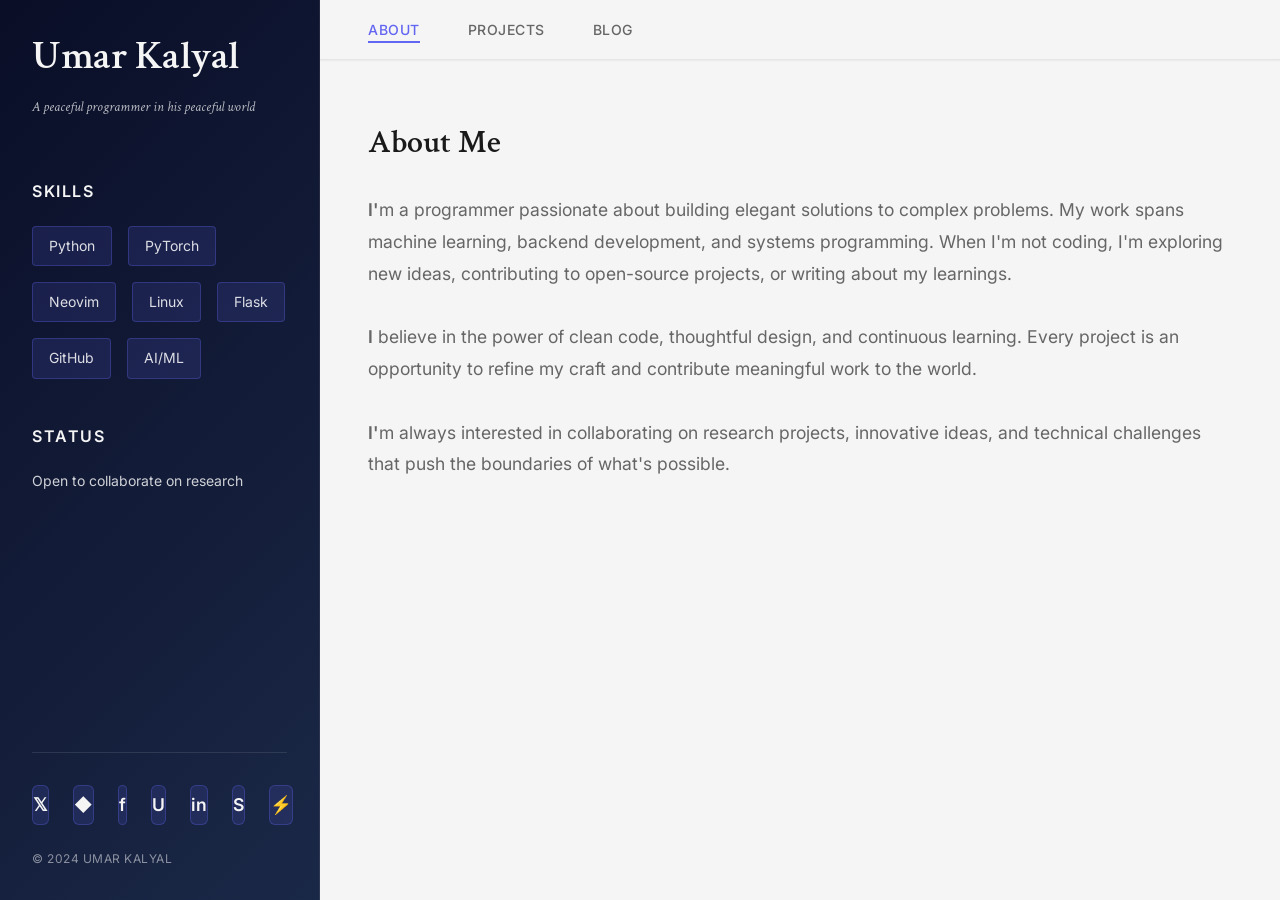
==== index.html @ 19b52e92 "initial commit after making" ====
<!DOCTYPE html>
<html lang="en">
<head>
    <meta charset="UTF-8">
    <meta name="viewport" content="width=device-width, initial-scale=1.0">
    <meta name="description" content="Umar Kalyal - Portfolio | A peaceful programmer in his peaceful world">
    <title>Umar Kalyal | Portfolio</title>
    <link rel="stylesheet" href="style.css">
    <!-- Google Fonts for sophisticated typography -->
    <link href="https://fonts.googleapis.com/css2?family=Crimson+Text:ital@0;1&family=Inter:wght@300;400;500;600&display=swap" rel="stylesheet">
</head>
<body>
    <div class="container">
        <!-- ===== LEFT SIDEBAR ===== -->
        <aside class="sidebar">
            <div class="sidebar-content">
                <!-- Profile Section -->
                <header class="profile">
                    <h1 class="name">Umar Kalyal</h1>
                    <p class="tagline">A peaceful programmer in his peaceful world</p>
                </header>

                <!-- Skills Section -->
                <section class="sidebar-section skills-section">
                    <h2 class="section-title">Skills</h2>
                    <ul class="skills-list">
                        <li>Python</li>
                        <li>PyTorch</li>
                        <li>Neovim</li>
                        <li>Linux</li>
                        <li>Flask</li>
                        <li>GitHub</li>
                        <li>AI/ML</li>
                    </ul>
                </section>

                <!-- Status Section -->
                <section class="sidebar-section status-section">
                    <h2 class="section-title">Status</h2>
                    <p class="status-text">Open to collaborate on research</p>
                </section>
            </div>

            <!-- Social Footer -->
            <footer class="sidebar-footer">
                <nav class="social-links">
                    <a href="#" class="social-icon" title="X (Twitter)" aria-label="X">𝕏</a>
                    <a href="#" class="social-icon" title="Instagram" aria-label="Instagram">◆</a>
                    <a href="#" class="social-icon" title="Facebook" aria-label="Facebook">f</a>
                    <a href="#" class="social-icon" title="Upwork" aria-label="Upwork">U</a>
                    <a href="#" class="social-icon" title="LinkedIn" aria-label="LinkedIn">in</a>
                    <a href="#" class="social-icon" title="Skool" aria-label="Skool">S</a>
                    <a href="#" class="social-icon" title="Substack" aria-label="Substack">⚡</a>
                </nav>
                <p class="footer-text">&copy; 2024 Umar Kalyal</p>
            </footer>
        </aside>

        <!-- ===== MAIN CONTENT AREA ===== -->
        <main class="main-content">
            <!-- Navigation Bar -->
            <nav class="navbar">
                <ul class="nav-links">
                    <li><a href="index.html" class="nav-link active">About</a></li>
                    <li><a href="projects.html" class="nav-link">Projects</a></li>
                    <li><a href="blog.html" class="nav-link">Blog</a></li>
                </ul>
            </nav>

            <!-- Content Area -->
            <section class="content">
                <article class="about-section">
                    <h2>About Me</h2>
                    <p>
                        I'm a programmer passionate about building elegant solutions to complex problems. 
                        My work spans machine learning, backend development, and systems programming. 
                        When I'm not coding, I'm exploring new ideas, contributing to open-source projects, 
                        or writing about my learnings.
                    </p>
                    <p>
                        I believe in the power of clean code, thoughtful design, and continuous learning. 
                        Every project is an opportunity to refine my craft and contribute meaningful work to the world.
                    </p>
                    <p>
                        I'm always interested in collaborating on research projects, innovative ideas, 
                        and technical challenges that push the boundaries of what's possible.
                    </p>
                </article>
            </section>
        </main>
    </div>
</body>
</html>
---- style.css ----
/* ============================================
   list-style.CSS - Umar Kalyal Portfolio
   Modern, Minimalist Design with Refined Aesthetics
   ============================================ */

/* ===== CSS VARIABLES & THEME ===== */
:root {
    /* Color Palette */
    --primary-dark: #0a0e27;
    --primary-light: #f5f5f5;
    --accent-primary: #6366f1;
    --accent-secondary: #ec4899;
    --text-primary: #1a1a1a;
    --text-secondary: #666666;
    --text-light: #999999;
    --border-color: #e5e5e5;
    --background-hover: #f9f9f9;
    
    /* Typography Scale */
    --font-family-display: 'Crimson Text', serif;
    --font-family-body: 'Inter', -apple-system, BlinkMacSystemFont, 'Segoe UI', sans-serif;
    --font-size-h1: 2.5rem;
    --font-size-h2: 2rem;
    --font-size-h3: 1.5rem;
    --font-size-body: 1rem;
    --font-size-small: 0.875rem;
    
    /* Spacing System */
    --spacing-xs: 0.5rem;
    --spacing-sm: 1rem;
    --spacing-md: 1.5rem;
    --spacing-lg: 2rem;
    --spacing-xl: 3rem;
    --spacing-2xl: 4rem;
    
    /* Layout */
    --sidebar-width: 320px;
    --navbar-height: 60px;
    --border-radius: 8px;
    
    /* Shadows & Effects */
    --shadow-sm: 0 1px 2px rgba(0, 0, 0, 0.05);
    --shadow-md: 0 4px 6px rgba(0, 0, 0, 0.1);
    --shadow-lg: 0 10px 15px rgba(0, 0, 0, 0.1);
    
    /* Transitions */
    --transition-fast: 0.15s ease;
    --transition-smooth: 0.3s ease;
}

/* Dark Mode Support */
@media (prefers-color-scheme: dark) {
    :root {
        --primary-dark: #1a1f3a;
        --primary-light: #0f1117;
        --text-primary: #f0f0f0;
        --text-secondary: #b0b0b0;
        --text-light: #808080;
        --border-color: #2d333b;
        --background-hover: #161b22;
    }
}

/* ===== RESET & BASE STYLES ===== */
* {
    margin: 0;
    padding: 0;
    box-sizing: border-box;
}

html {
    scroll-behavior: smooth;
}

body {
    font-family: var(--font-family-body);
    color: var(--text-primary);
    background-color: var(--primary-light);
    line-height: 1.6;
    font-size: var(--font-size-body);
}

/* ===== TYPOGRAPHY ===== */
h1, h2, h3, h4, h5, h6 {
    font-family: var(--font-family-display);
    font-weight: 600;
    line-height: 1.2;
    margin-bottom: var(--spacing-md);
}

h2 {
    font-size: var(--font-size-h2);
    margin-bottom: var(--spacing-lg);
}

h3 {
    font-size: var(--font-size-h3);
}

p {
    margin-bottom: var(--spacing-md);
    color: var(--text-secondary);
}

a {
    color: var(--accent-primary);
    text-decoration: none;
    transition: color var(--transition-fast);
}

a:hover {
    color: var(--accent-secondary);
}

/* ===== LAYOUT: MAIN CONTAINER ===== */
.container {
    display: flex;
    min-height: 100vh;
    background-color: var(--primary-light);
}

/* ===== SIDEBAR ===== */
.sidebar {
    position: fixed;
    left: 0;
    top: 0;
    width: var(--sidebar-width);
    height: 100vh;
    background: linear-gradient(135deg, var(--primary-dark) 0%, #1a2847 100%);
    color: var(--primary-light);
    padding: var(--spacing-lg);
    display: flex;
    flex-direction: column;
    justify-content: space-between;
    border-right: 1px solid rgba(255, 255, 255, 0.1);
    z-index: 1000;
}

.sidebar-content {
    flex: 1;
}

/* Profile Section */
.profile {
    margin-bottom: var(--spacing-2xl);
    animation: fadeInDown 0.6s ease forwards;
}

.profile .name {
    font-size: var(--font-size-h1);
    color: var(--primary-light);
    margin-bottom: var(--spacing-sm);
    letter-spacing: -0.5px;
}

.profile .tagline {
    font-size: var(--font-size-small);
    color: rgba(255, 255, 255, 0.7);
    font-style: italic;
    font-family: var(--font-family-display);
    font-weight: 400;
    margin: 0;
}

/* Sidebar Sections */
.sidebar-section {
    margin-bottom: var(--spacing-xl);
    animation: fadeInUp 0.6s ease forwards;
    animation-delay: 0.1s;
}

.sidebar-section:nth-of-type(3) {
    animation-delay: 0.2s;
}

.section-title {
    font-size: var(--font-size-body);
    color: var(--primary-light);
    text-transform: uppercase;
    letter-spacing: 1.5px;
    margin-bottom: var(--spacing-md);
    font-weight: 600;
    font-family: var(--font-family-body);
}

.skills-list {
    list-style: none;
    display: flex;
    flex-wrap: wrap;
    gap: var(--spacing-sm);
}

.skills-list li {
    background: rgba(99, 102, 241, 0.15);
    color: rgba(255, 255, 255, 0.85);
    padding: var(--spacing-xs) var(--spacing-sm);
    border-radius: 4px;
    font-size: var(--font-size-small);
    border: 1px solid rgba(99, 102, 241, 0.3);
    transition: all var(--transition-fast);
}

.skills-list li:hover {
    background: rgba(99, 102, 241, 0.25);
    border-color: rgba(99, 102, 241, 0.5);
    transform: translateY(-2px);
}

.status-text {
    color: rgba(255, 255, 255, 0.8);
    margin: 0;
    font-size: var(--font-size-small);
    line-height: 1.5;
}

/* Sidebar Footer - Social Links */
.sidebar-footer {
    border-top: 1px solid rgba(255, 255, 255, 0.1);
    padding-top: var(--spacing-lg);
    animation: fadeInUp 0.6s ease forwards;
    animation-delay: 0.3s;
}

.social-links {
    display: flex;
    gap: var(--spacing-md);
    margin-bottom: var(--spacing-md);
    justify-content: flex-start;
}

.social-icon {
    display: inline-flex;
    align-items: center;
    justify-content: center;
    width: 40px;
    height: 40px;
    background: rgba(99, 102, 241, 0.15);
    border: 1px solid rgba(99, 102, 241, 0.3);
    border-radius: 6px;
    color: var(--primary-light);
    font-weight: 600;
    transition: all var(--transition-smooth);
    font-size: 1.1rem;
}

.social-icon:hover {
    background: var(--accent-primary);
    border-color: var(--accent-primary);
    transform: translateY(-3px);
    box-shadow: 0 8px 12px rgba(99, 102, 241, 0.3);
}

.footer-text {
    color: rgba(255, 255, 255, 0.5);
    font-size: 0.75rem;
    margin: 0;
    text-transform: uppercase;
    letter-spacing: 0.5px;
}

/* ===== MAIN CONTENT AREA ===== */
.main-content {
    margin-left: var(--sidebar-width);
    flex: 1;
    display: flex;
    flex-direction: column;
}

/* Navigation Bar */
.navbar {
    position: sticky;
    top: 0;
    background: var(--primary-light);
    border-bottom: 1px solid var(--border-color);
    padding: 0 var(--spacing-xl);
    height: var(--navbar-height);
    display: flex;
    align-items: center;
    z-index: 500;
    box-shadow: var(--shadow-sm);
}

.nav-links {
    list-style: none;
    display: flex;
    gap: var(--spacing-xl);
}

.nav-link {
    position: relative;
    font-weight: 500;
    color: var(--text-secondary);
    font-size: var(--font-size-small);
    text-transform: uppercase;
    letter-spacing: 0.5px;
    transition: color var(--transition-fast);
}

.nav-link::after {
    content: '';
    position: absolute;
    bottom: -5px;
    left: 0;
    width: 0;
    height: 2px;
    background: var(--accent-primary);
    transition: width var(--transition-smooth);
}

.nav-link:hover {
    color: var(--accent-primary);
}

.nav-link:hover::after,
.nav-link.active::after {
    width: 100%;
}

.nav-link.active {
    color: var(--accent-primary);
}

/* Content Area */
.content {
    flex: 1;
    padding: var(--spacing-2xl) var(--spacing-xl);
    max-width: 1200px;
    width: 100%;
}

.content h2 {
    color: var(--text-primary);
}

/* About Section */
.about-section {
    animation: fadeIn 0.6s ease forwards;
}

.about-section p {
    font-size: 1.1rem;
    line-height: 1.8;
    margin-bottom: var(--spacing-lg);
    color: var(--text-secondary);
}

.about-section p:first-letter {
    font-weight: 600;
}

/* ===== CARD GRID ===== */
.card-grid {
    display: grid;
    grid-template-columns: repeat(auto-fill, minmax(350px, 1fr));
    gap: var(--spacing-lg);
    margin-top: var(--spacing-lg);
    animation: fadeIn 0.6s ease forwards;
    animation-delay: 0.2s;
}

.card {
    background: var(--primary-light);
    border: 1px solid var(--border-color);
    border-radius: var(--border-radius);
    overflow: hidden;
    transition: all var(--transition-smooth);
    display: flex;
    flex-direction: column;
    height: 100%;
    box-shadow: var(--shadow-sm);
}

.card:hover {
    border-color: var(--accent-primary);
    box-shadow: var(--shadow-lg);
    transform: translateY(-4px);
}

.card-image {
    width: 100%;
    height: 250px;
    overflow: hidden;
    background: var(--background-hover);
}

.card-image img {
    width: 100%;
    height: 100%;
    object-fit: cover;
    transition: transform var(--transition-smooth);
}

.card:hover .card-image img {
    transform: scale(1.05);
}

.card-body {
    padding: var(--spacing-lg);
    display: flex;
    flex-direction: column;
    flex: 1;
}

.card-title {
    font-size: var(--font-size-h3);
    color: var(--text-primary);
    margin-bottom: var(--spacing-md);
}

.card-description {
    color: var(--text-secondary);
    margin-bottom: var(--spacing-md);
    flex: 1;
    line-height: 1.7;
}

.card-link {
    color: var(--accent-primary);
    font-weight: 600;
    font-size: var(--font-size-small);
    display: inline-flex;
    align-items: center;
    gap: var(--spacing-xs);
    transition: all var(--transition-fast);
}

.card-link:hover {
    gap: var(--spacing-sm);
    color: var(--accent-secondary);
}

/* Blog-specific Styling */
.blog-date {
    color: var(--text-light);
    font-size: var(--font-size-small);
    text-transform: uppercase;
    letter-spacing: 0.5px;
    margin-bottom: var(--spacing-sm);
    font-weight: 600;
}

/* ===== ANIMATIONS ===== */
@keyframes fadeIn {
    from {
        opacity: 0;
    }
    to {
        opacity: 1;
    }
}

@keyframes fadeInDown {
    from {
        opacity: 0;
        transform: translateY(-10px);
    }
    to {
        opacity: 1;
        transform: translateY(0);
    }
}

@keyframes fadeInUp {
    from {
        opacity: 0;
        transform: translateY(10px);
    }
    to {
        opacity: 1;
        transform: translateY(0);
    }
}

/* ===== RESPONSIVE DESIGN ===== */

/* Tablet Screens (768px - 1024px) */
@media (max-width: 1024px) {
    .card-grid {
        grid-template-columns: repeat(auto-fill, minmax(300px, 1fr));
        gap: var(--spacing-md);
    }
    
    .content {
        padding: var(--spacing-xl) var(--spacing-lg);
    }
}

/* Mobile Screens (< 768px) */
@media (max-width: 768px) {
    :root {
        --sidebar-width: 100%;
        --font-size-h1: 1.8rem;
        --font-size-h2: 1.5rem;
        --font-size-h3: 1.2rem;
    }
    
    .container {
        flex-direction: column;
    }
    
    .sidebar {
        position: static;
        width: 100%;
        height: auto;
        padding: var(--spacing-lg);
        flex-direction: row;
        justify-content: space-between;
        align-items: flex-start;
    }
    
    .sidebar-content {
        flex: 1;
    }
    
    .profile {
        margin-bottom: var(--spacing-lg);
    }
    
    .profile .name {
        font-size: 1.5rem;
    }
    
    .sidebar-section {
        display: none;
    }
    
    .sidebar-section.status-section {
        display: block;
        margin-bottom: 0;
    }
    
    .sidebar-footer {
        border-top: none;
        border-left: 1px solid rgba(255, 255, 255, 0.1);
        padding-left: var(--spacing-lg);
        padding-top: 0;
    }
    
    .main-content {
        margin-left: 0;
    }
    
    .navbar {
        padding: 0 var(--spacing-lg);
        height: auto;
        flex-wrap: wrap;
    }
    
    .nav-links {
        width: 100%;
        justify-content: flex-start;
        gap: var(--spacing-lg);
        padding: var(--spacing-md) 0;
    }
    
    .content {
        padding: var(--spacing-lg);
    }
    
    .content h2 {
        font-size: var(--font-size-h2);
    }
    
    .card-grid {
        grid-template-columns: 1fr;
        gap: var(--spacing-md);
    }
    
    .skills-list {
        flex-direction: column;
    }
    
    .skills-list li {
        width: 100%;
    }
}

/* Small Mobile Screens (< 480px) */
@media (max-width: 480px) {
    :root {
        --spacing-lg: 1.5rem;
        --spacing-xl: 2rem;
        --spacing-2xl: 2.5rem;
    }
    
    .sidebar {
        flex-direction: column;
        align-items: flex-start;
    }
    
    .sidebar-footer {
        border-left: none;
        border-top: 1px solid rgba(255, 255, 255, 0.1);
        padding-left: 0;
        padding-top: var(--spacing-lg);
        width: 100%;
        margin-top: var(--spacing-lg);
    }
    
    .social-links {
        gap: var(--spacing-sm);
    }
    
    .nav-links {
        gap: var(--spacing-md);
    }
    
    .card-image {
        height: 200px;
    }
    
    .profile .name {
        font-size: 1.3rem;
    }
    
    .profile .tagline {
        font-size: 0.8rem;
    }
}

/* ===== ACCESSIBILITY & PRINT ===== */
@media (prefers-reduced-motion: reduce) {
    * {
        animation-duration: 0.01ms !important;
        animation-iteration-count: 1 !important;
        transition-duration: 0.01ms !important;
    }
}

@media print {
    .sidebar,
    .navbar {
        display: none;
    }
    
    .main-content {
        margin-left: 0;
    }
    
    .card:hover {
        box-shadow: none;
        transform: none;
    }
    
    a {
        text-decoration: underline;
    }
}

/* ===== SCROLLBAR STYLING (WebKit) ===== */
::-webkit-scrollbar {
    width: 10px;
}

::-webkit-scrollbar-track {
    background: var(--primary-light);
}

::-webkit-scrollbar-thumb {
    background: var(--accent-primary);
    border-radius: 5px;
}

::-webkit-scrollbar-thumb:hover {
    background: var(--accent-secondary);
}
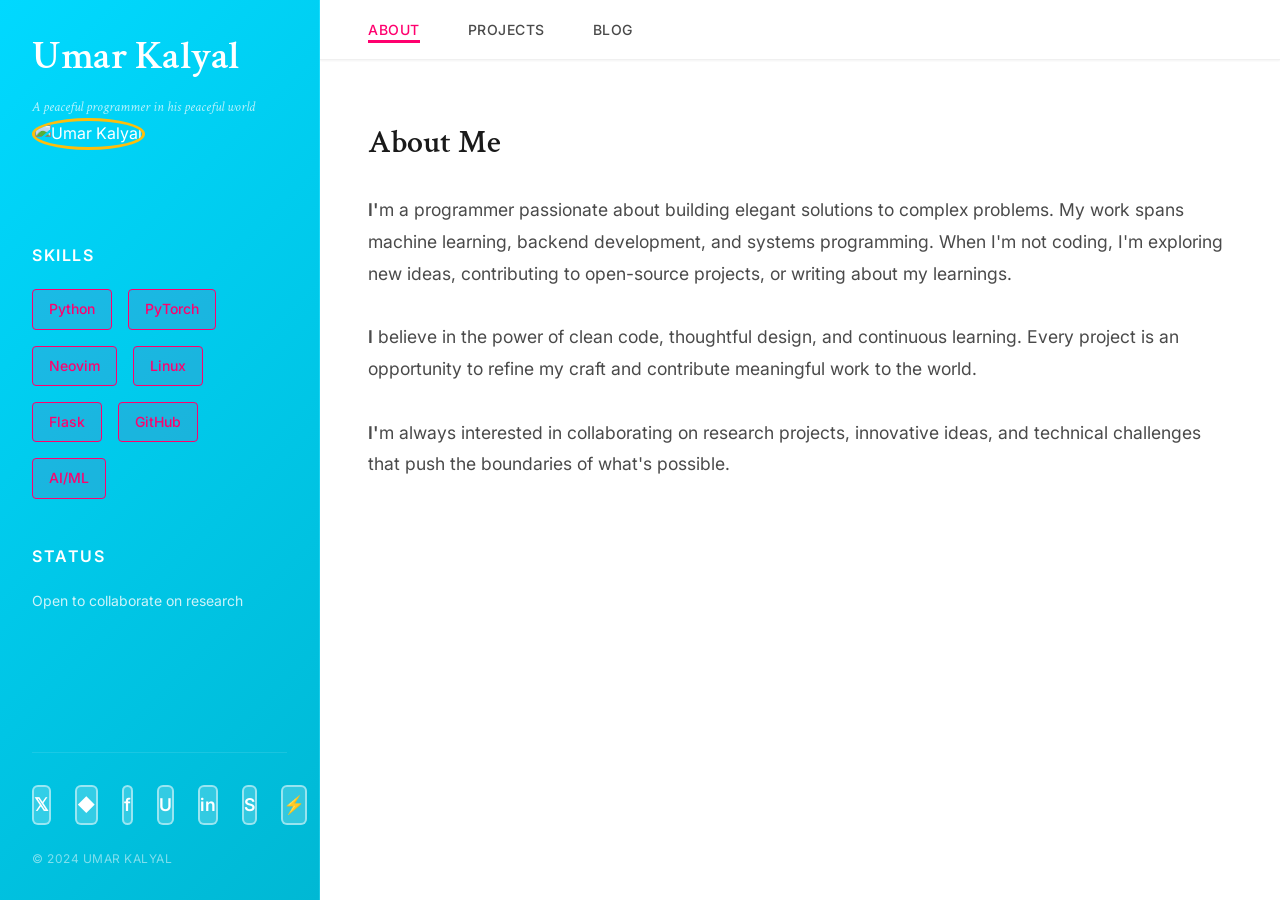
==== commit ea169837: "addedPicture" ====
--- a/index.html
+++ b/index.html
@@ -18,6 +18,7 @@
                 <header class="profile">
                     <h1 class="name">Umar Kalyal</h1>
                     <p class="tagline">A peaceful programmer in his peaceful world</p>
+                    <img src="umarKalyal.jpg" class="profile-picture" alt="Umar Kalyal">
                 </header>
 
                 <!-- Skills Section -->
--- a/style.css
+++ b/style.css
@@ -1,20 +1,20 @@
 /* ============================================
-   list-style.CSS - Umar Kalyal Portfolio
+   STYLE.CSS - Umar Kalyal Portfolio
    Modern, Minimalist Design with Refined Aesthetics
    ============================================ */
 
 /* ===== CSS VARIABLES & THEME ===== */
 :root {
-    /* Color Palette */
-    --primary-dark: #0a0e27;
-    --primary-light: #f5f5f5;
-    --accent-primary: #6366f1;
-    --accent-secondary: #ec4899;
+    /* Color Palette - Light & Modern Eye-Catching */
+    --primary-dark: #00d9ff;
+    --primary-light: #ffffff;
+    --accent-primary: #ff006e;
+    --accent-secondary: #ffbe0b;
     --text-primary: #1a1a1a;
-    --text-secondary: #666666;
-    --text-light: #999999;
-    --border-color: #e5e5e5;
-    --background-hover: #f9f9f9;
+    --text-secondary: #4a4a4a;
+    --text-light: #7a7a7a;
+    --border-color: #f0f0f0;
+    --background-hover: #f8f8ff;
     
     /* Typography Scale */
     --font-family-display: 'Crimson Text', serif;
@@ -51,13 +51,13 @@
 /* Dark Mode Support */
 @media (prefers-color-scheme: dark) {
     :root {
-        --primary-dark: #1a1f3a;
-        --primary-light: #0f1117;
-        --text-primary: #f0f0f0;
+        --primary-dark: #0099cc;
+        --primary-light: #0a0a0a;
+        --text-primary: #f5f5f5;
         --text-secondary: #b0b0b0;
         --text-light: #808080;
-        --border-color: #2d333b;
-        --background-hover: #161b22;
+        --border-color: #1a1a1a;
+        --background-hover: #151515;
     }
 }
 
@@ -126,7 +126,7 @@
     top: 0;
     width: var(--sidebar-width);
     height: 100vh;
-    background: linear-gradient(135deg, var(--primary-dark) 0%, #1a2847 100%);
+    background: linear-gradient(135deg, #00d9ff 0%, #00b8d4 100%);
     color: var(--primary-light);
     padding: var(--spacing-lg);
     display: flex;
@@ -191,19 +191,21 @@
 }
 
 .skills-list li {
-    background: rgba(99, 102, 241, 0.15);
-    color: rgba(255, 255, 255, 0.85);
+    background: rgba(255, 0, 110, 0.1);
+    color: #ff006e;
     padding: var(--spacing-xs) var(--spacing-sm);
     border-radius: 4px;
     font-size: var(--font-size-small);
-    border: 1px solid rgba(99, 102, 241, 0.3);
+    border: 1.5px solid #ff006e;
     transition: all var(--transition-fast);
+    font-weight: 500;
 }
 
 .skills-list li:hover {
-    background: rgba(99, 102, 241, 0.25);
-    border-color: rgba(99, 102, 241, 0.5);
+    background: rgba(255, 0, 110, 0.2);
+    border-color: #ff006e;
     transform: translateY(-2px);
+    box-shadow: 0 4px 8px rgba(255, 0, 110, 0.2);
 }
 
 .status-text {
@@ -234,8 +236,8 @@
     justify-content: center;
     width: 40px;
     height: 40px;
-    background: rgba(99, 102, 241, 0.15);
-    border: 1px solid rgba(99, 102, 241, 0.3);
+    background: rgba(255, 255, 255, 0.2);
+    border: 2px solid rgba(255, 255, 255, 0.5);
     border-radius: 6px;
     color: var(--primary-light);
     font-weight: 600;
@@ -244,10 +246,10 @@
 }
 
 .social-icon:hover {
-    background: var(--accent-primary);
-    border-color: var(--accent-primary);
-    transform: translateY(-3px);
-    box-shadow: 0 8px 12px rgba(99, 102, 241, 0.3);
+    background: #ff006e;
+    border-color: #ff006e;
+    transform: translateY(-3px) scale(1.1);
+    box-shadow: 0 8px 16px rgba(255, 0, 110, 0.4);
 }
 
 .footer-text {
@@ -302,13 +304,13 @@
     bottom: -5px;
     left: 0;
     width: 0;
-    height: 2px;
-    background: var(--accent-primary);
+    height: 3px;
+    background: #ff006e;
     transition: width var(--transition-smooth);
 }
 
 .nav-link:hover {
-    color: var(--accent-primary);
+    color: #ff006e;
 }
 
 .nav-link:hover::after,
@@ -317,7 +319,7 @@
 }
 
 .nav-link.active {
-    color: var(--accent-primary);
+    color: #ff006e;
 }
 
 /* Content Area */
@@ -371,9 +373,9 @@
 }
 
 .card:hover {
-    border-color: var(--accent-primary);
-    box-shadow: var(--shadow-lg);
-    transform: translateY(-4px);
+    border-color: #ff006e;
+    box-shadow: 0 12px 20px rgba(255, 0, 110, 0.15);
+    transform: translateY(-6px);
 }
 
 .card-image {
@@ -415,7 +417,7 @@
 }
 
 .card-link {
-    color: var(--accent-primary);
+    color: #ff006e;
     font-weight: 600;
     font-size: var(--font-size-small);
     display: inline-flex;
@@ -426,7 +428,7 @@
 
 .card-link:hover {
     gap: var(--spacing-sm);
-    color: var(--accent-secondary);
+    color: #ffbe0b;
 }
 
 /* Blog-specific Styling */
@@ -663,4 +665,14 @@
 
 ::-webkit-scrollbar-thumb:hover {
     background: var(--accent-secondary);
-}
+
+}
+
+.profile-picture {
+       width: 120px;
+       height: 120px;
+       border-radius: 50%;
+       border: 3px solid #ffbe0b;
+       object-fit: cover;
+       margin-bottom: var(--spacing-lg);
+   }
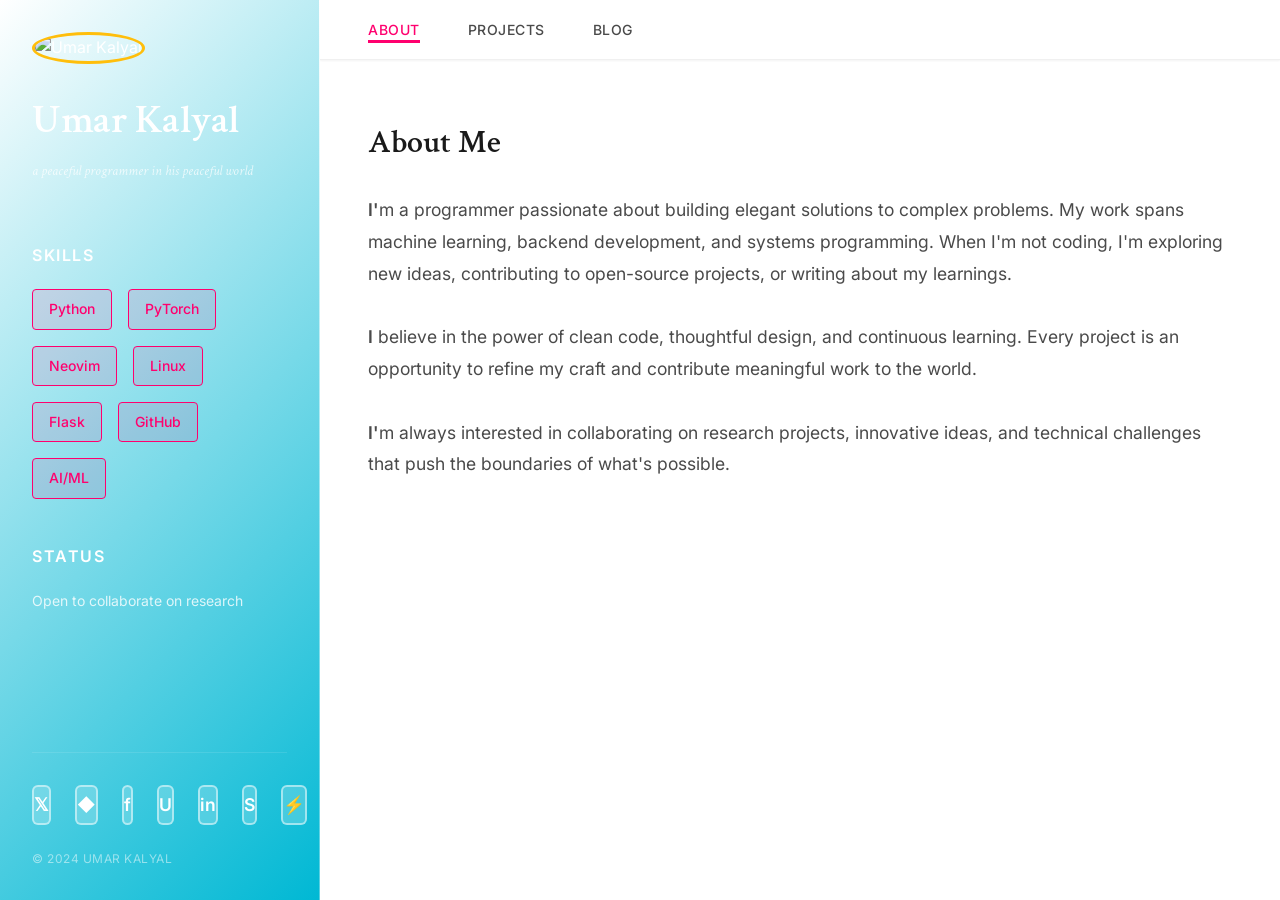
==== commit f6f03dd6: "norm" ====
--- a/index.html
+++ b/index.html
@@ -16,9 +16,9 @@
             <div class="sidebar-content">
                 <!-- Profile Section -->
                 <header class="profile">
+                    <img src="umarKalyal.jpg" class="profile-picture" alt="Umar Kalyal">
                     <h1 class="name">Umar Kalyal</h1>
-                    <p class="tagline">A peaceful programmer in his peaceful world</p>
-                    <img src="umarKalyal.jpg" class="profile-picture" alt="Umar Kalyal">
+                    <p class="tagline">a peaceful programmer in his peaceful world</p>
                 </header>
 
                 <!-- Skills Section -->
--- a/style.css
+++ b/style.css
@@ -126,7 +126,7 @@
     top: 0;
     width: var(--sidebar-width);
     height: 100vh;
-    background: linear-gradient(135deg, #00d9ff 0%, #00b8d4 100%);
+    background: linear-gradient(135deg, #FFFFFF 0%, #00b8d4 100%);
     color: var(--primary-light);
     padding: var(--spacing-lg);
     display: flex;
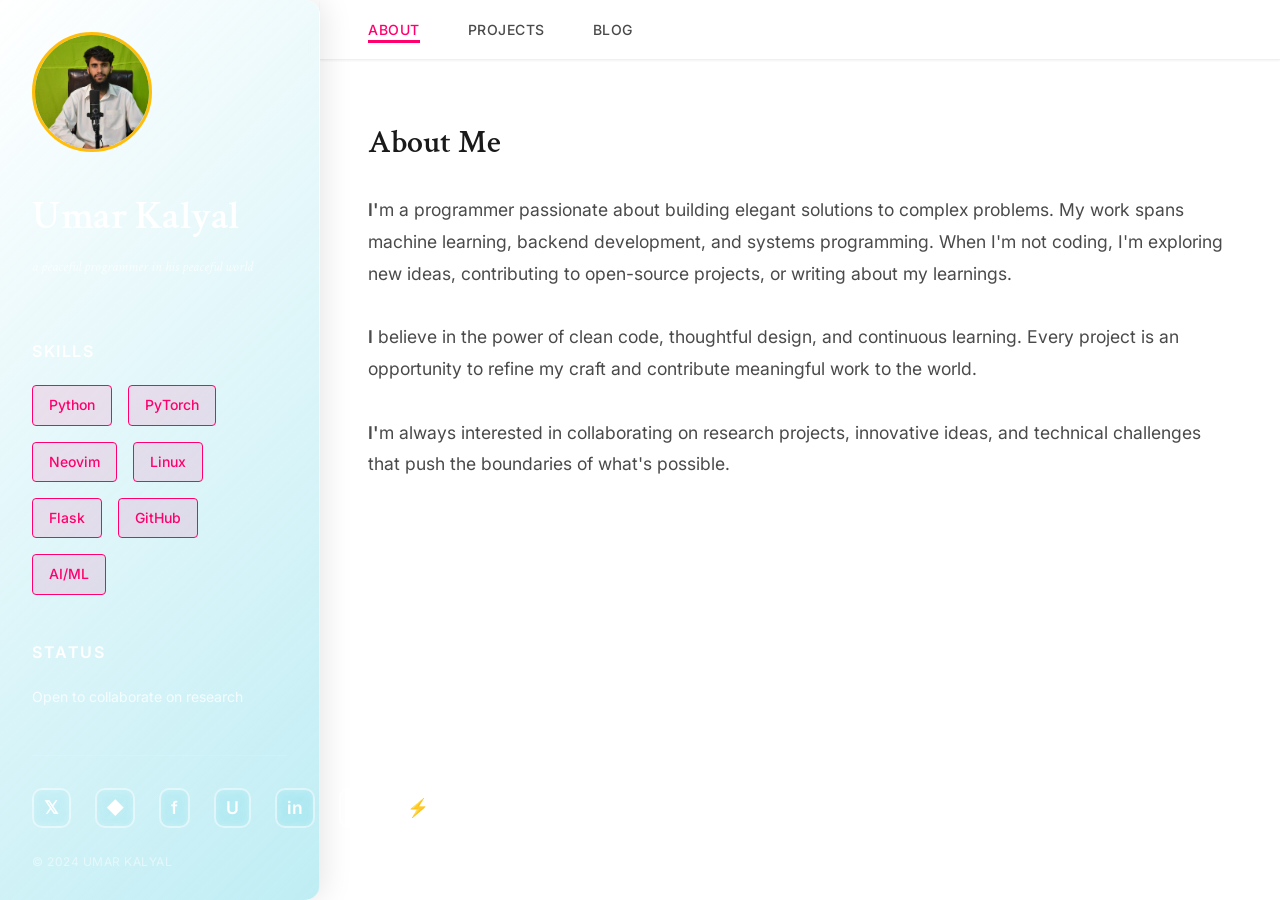
==== commit 3e2c97e2: "norm" ====
--- a/index.html
+++ b/index.html
@@ -16,7 +16,7 @@
             <div class="sidebar-content">
                 <!-- Profile Section -->
                 <header class="profile">
-                    <img src="umarKalyal.jpg" class="profile-picture" alt="Umar Kalyal">
+                    <img src="images/umarKalyal.jpg" class="profile-picture" alt="Umar Kalyal">
                     <h1 class="name">Umar Kalyal</h1>
                     <p class="tagline">a peaceful programmer in his peaceful world</p>
                 </header>
--- a/style.css
+++ b/style.css
@@ -75,10 +75,19 @@
 body {
     font-family: var(--font-family-body);
     color: var(--text-primary);
-    background-color: var(--primary-light);
+
+    background: 
+        radial-gradient(circle at 20% 30%, rgba(255,255,255,0.25), transparent 40%),
+        radial-gradient(circle at 80% 70%, rgba(0,184,212,0.3), transparent 40%),
+        linear-gradient(135deg, #00d9ff, #007c91);
+
+    background-attachment: fixed;
+
     line-height: 1.6;
     font-size: var(--font-size-body);
 }
+
+
 
 /* ===== TYPOGRAPHY ===== */
 h1, h2, h3, h4, h5, h6 {
@@ -120,21 +129,58 @@
 }
 
 /* ===== SIDEBAR ===== */
+
 .sidebar {
     position: fixed;
     left: 0;
     top: 0;
     width: var(--sidebar-width);
     height: 100vh;
-    background: linear-gradient(135deg, #FFFFFF 0%, #00b8d4 100%);
+
+    /* Glass background */
+    background: linear-gradient(
+        135deg,
+        rgba(255, 255, 255, 0.6),
+        rgba(0, 184, 212, 0.25)
+    );
+
+    /* Glass blur effect */
+    backdrop-filter: blur(12px);
+    -webkit-backdrop-filter: blur(12px);
+
     color: var(--primary-light);
     padding: var(--spacing-lg);
+
     display: flex;
     flex-direction: column;
     justify-content: space-between;
-    border-right: 1px solid rgba(255, 255, 255, 0.1);
+
+    /* Glass border */
+    border-right: 1px solid rgba(255, 255, 255, 0.3);
+
+    /* Depth */
+    box-shadow: 4px 0 30px rgba(0, 0, 0, 0.1);
+
+    border-radius: 0 15px 15px 0;
+
     z-index: 1000;
 }
+
+.sidebar:hover {
+    background: linear-gradient(
+        135deg,
+        rgba(255, 255, 255, 0.7),
+        rgba(0, 184, 212, 0.3)
+    );
+}
+
+.sidebar a {
+    background: rgba(255, 255, 255, 0.2);
+    padding: 10px;
+    border-radius: 10px;
+    backdrop-filter: blur(5px);
+}
+
 
 .sidebar-content {
     flex: 1;
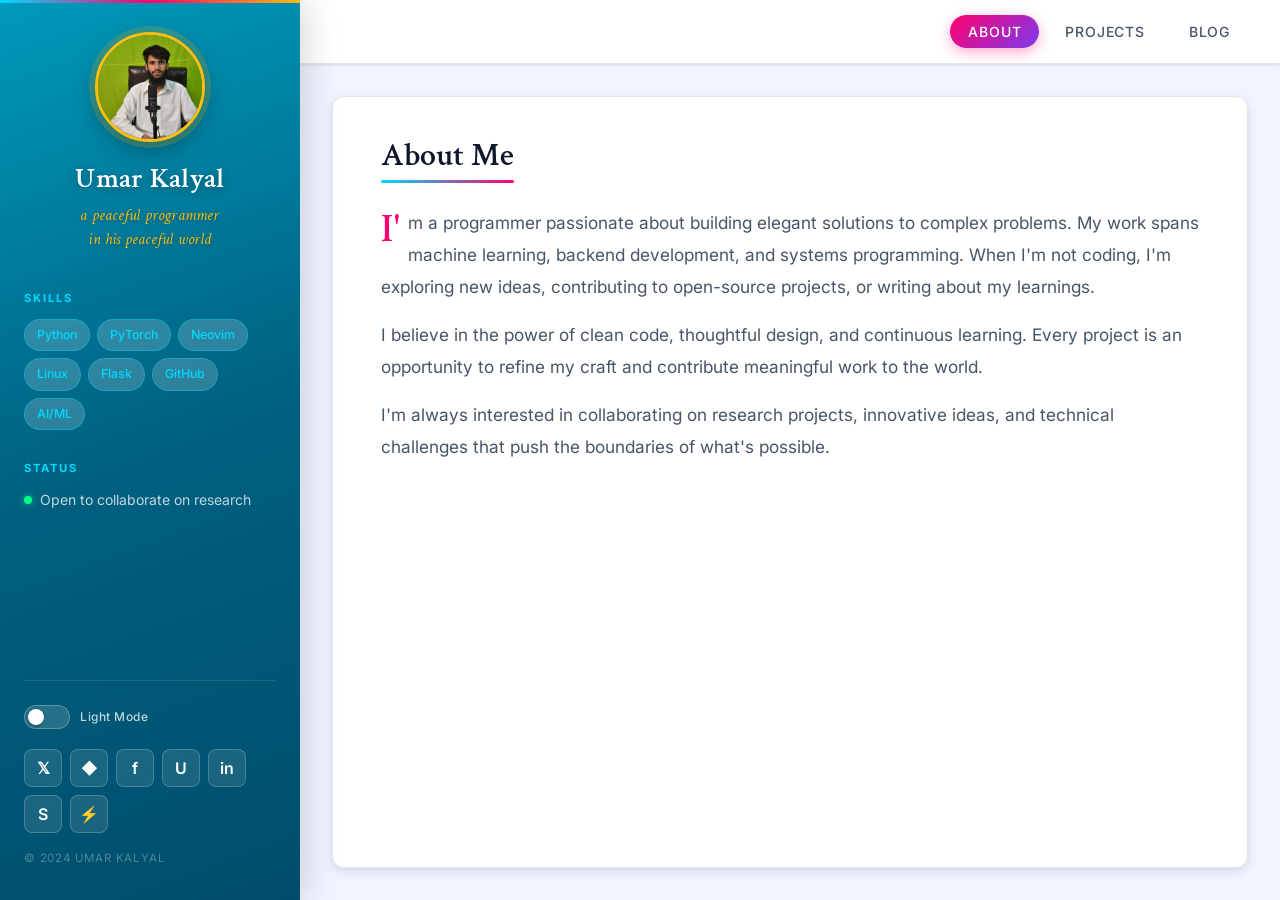
==== commit 888b97e7: "claudeSonnetupdation" ====
--- a/index.html
+++ b/index.html
@@ -1,27 +1,30 @@
 <!DOCTYPE html>
-<html lang="en">
+<html lang="en" data-theme="light">
 <head>
     <meta charset="UTF-8">
     <meta name="viewport" content="width=device-width, initial-scale=1.0">
     <meta name="description" content="Umar Kalyal - Portfolio | A peaceful programmer in his peaceful world">
     <title>Umar Kalyal | Portfolio</title>
     <link rel="stylesheet" href="style.css">
-    <!-- Google Fonts for sophisticated typography -->
-    <link href="https://fonts.googleapis.com/css2?family=Crimson+Text:ital@0;1&family=Inter:wght@300;400;500;600&display=swap" rel="stylesheet">
+    <link href="https://fonts.googleapis.com/css2?family=Crimson+Text:ital,wght@0,400;0,600;1,400&family=Inter:wght@300;400;500;600;700&display=swap" rel="stylesheet">
 </head>
 <body>
     <div class="container">
+
         <!-- ===== LEFT SIDEBAR ===== -->
         <aside class="sidebar">
             <div class="sidebar-content">
-                <!-- Profile Section -->
+
+                <!-- Profile -->
                 <header class="profile">
                     <img src="images/umarKalyal.jpg" class="profile-picture" alt="Umar Kalyal">
-                    <h1 class="name">Umar Kalyal</h1>
-                    <p class="tagline">a peaceful programmer in his peaceful world</p>
+                    <div>
+                        <h1 class="name">Umar Kalyal</h1>
+                        <p class="tagline">a peaceful programmer<br>in his peaceful world</p>
+                    </div>
                 </header>
 
-                <!-- Skills Section -->
+                <!-- Skills -->
                 <section class="sidebar-section skills-section">
                     <h2 class="section-title">Skills</h2>
                     <ul class="skills-list">
@@ -35,15 +38,22 @@
                     </ul>
                 </section>
 
-                <!-- Status Section -->
+                <!-- Status -->
                 <section class="sidebar-section status-section">
                     <h2 class="section-title">Status</h2>
                     <p class="status-text">Open to collaborate on research</p>
                 </section>
+
             </div>
 
-            <!-- Social Footer -->
+            <!-- Footer -->
             <footer class="sidebar-footer">
+                <!-- Dark Mode Toggle -->
+                <div class="theme-toggle">
+                    <button class="theme-toggle-btn" id="themeToggle" aria-label="Toggle dark mode"></button>
+                    <span class="theme-label" id="themeLabel">Light Mode</span>
+                </div>
+
                 <nav class="social-links">
                     <a href="#" class="social-icon" title="X (Twitter)" aria-label="X">𝕏</a>
                     <a href="#" class="social-icon" title="Instagram" aria-label="Instagram">◆</a>
@@ -57,9 +67,10 @@
             </footer>
         </aside>
 
-        <!-- ===== MAIN CONTENT AREA ===== -->
+        <!-- ===== MAIN CONTENT ===== -->
         <main class="main-content">
-            <!-- Navigation Bar -->
+
+            <!-- Navbar — links pushed to RIGHT -->
             <nav class="navbar">
                 <ul class="nav-links">
                     <li><a href="index.html" class="nav-link active">About</a></li>
@@ -68,27 +79,47 @@
                 </ul>
             </nav>
 
-            <!-- Content Area -->
+            <!-- Content -->
             <section class="content">
                 <article class="about-section">
                     <h2>About Me</h2>
                     <p>
-                        I'm a programmer passionate about building elegant solutions to complex problems. 
-                        My work spans machine learning, backend development, and systems programming. 
-                        When I'm not coding, I'm exploring new ideas, contributing to open-source projects, 
+                        I'm a programmer passionate about building elegant solutions to complex problems.
+                        My work spans machine learning, backend development, and systems programming.
+                        When I'm not coding, I'm exploring new ideas, contributing to open-source projects,
                         or writing about my learnings.
                     </p>
                     <p>
-                        I believe in the power of clean code, thoughtful design, and continuous learning. 
+                        I believe in the power of clean code, thoughtful design, and continuous learning.
                         Every project is an opportunity to refine my craft and contribute meaningful work to the world.
                     </p>
                     <p>
-                        I'm always interested in collaborating on research projects, innovative ideas, 
+                        I'm always interested in collaborating on research projects, innovative ideas,
                         and technical challenges that push the boundaries of what's possible.
                     </p>
                 </article>
             </section>
+
         </main>
     </div>
+
+    <script>
+        const html = document.documentElement;
+        const btn = document.getElementById('themeToggle');
+        const label = document.getElementById('themeLabel');
+
+        // Load saved theme
+        const saved = localStorage.getItem('theme') || 'light';
+        html.setAttribute('data-theme', saved);
+        label.textContent = saved === 'dark' ? 'Dark Mode' : 'Light Mode';
+
+        btn.addEventListener('click', () => {
+            const current = html.getAttribute('data-theme');
+            const next = current === 'dark' ? 'light' : 'dark';
+            html.setAttribute('data-theme', next);
+            localStorage.setItem('theme', next);
+            label.textContent = next === 'dark' ? 'Dark Mode' : 'Light Mode';
+        });
+    </script>
 </body>
 </html>
--- a/style.css
+++ b/style.css
@@ -1,724 +1,598 @@
 /* ============================================
    STYLE.CSS - Umar Kalyal Portfolio
-   Modern, Minimalist Design with Refined Aesthetics
+   Vibrant, Modern Design with Dark/Light Mode
    ============================================ */
 
-/* ===== CSS VARIABLES & THEME ===== */
+/* ===== GOOGLE FONTS ===== */
+@import url('https://fonts.googleapis.com/css2?family=Crimson+Text:ital,wght@0,400;0,600;1,400&family=Inter:wght@300;400;500;600;700&display=swap');
+
+/* ===== CSS VARIABLES - LIGHT MODE ===== */
 :root {
-    /* Color Palette - Light & Modern Eye-Catching */
-    --primary-dark: #00d9ff;
-    --primary-light: #ffffff;
-    --accent-primary: #ff006e;
-    --accent-secondary: #ffbe0b;
-    --text-primary: #1a1a1a;
-    --text-secondary: #4a4a4a;
-    --text-light: #7a7a7a;
-    --border-color: #f0f0f0;
-    --background-hover: #f8f8ff;
-    
-    /* Typography Scale */
-    --font-family-display: 'Crimson Text', serif;
-    --font-family-body: 'Inter', -apple-system, BlinkMacSystemFont, 'Segoe UI', sans-serif;
-    --font-size-h1: 2.5rem;
-    --font-size-h2: 2rem;
-    --font-size-h3: 1.5rem;
-    --font-size-body: 1rem;
-    --font-size-small: 0.875rem;
-    
-    /* Spacing System */
-    --spacing-xs: 0.5rem;
-    --spacing-sm: 1rem;
-    --spacing-md: 1.5rem;
-    --spacing-lg: 2rem;
-    --spacing-xl: 3rem;
-    --spacing-2xl: 4rem;
-    
+    /* Brand Colors */
+    --cyan: #00d9ff;
+    --cyan-dark: #00a8c8;
+    --pink: #ff006e;
+    --pink-dark: #cc0058;
+    --gold: #ffbe0b;
+    --gold-dark: #e0a500;
+    --purple: #7c3aed;
+
+    /* Light Mode Surfaces */
+    --bg-page: #f0f4ff;
+    --bg-sidebar: linear-gradient(160deg, #0099bb 0%, #006080 50%, #004d6b 100%);
+    --bg-main: #ffffff;
+    --bg-card: #ffffff;
+    --bg-navbar: #ffffff;
+    --bg-skill: rgba(255,255,255,0.18);
+
+    /* Light Mode Text */
+    --text-primary: #0f172a;
+    --text-secondary: #475569;
+    --text-light: #94a3b8;
+    --text-sidebar: #ffffff;
+    --text-sidebar-muted: rgba(255,255,255,0.75);
+
+    /* Light Mode Borders */
+    --border: #e2e8f0;
+    --border-card: #e2e8f0;
+
+    /* Shadows */
+    --shadow-sm: 0 1px 3px rgba(0,0,0,0.08), 0 1px 2px rgba(0,0,0,0.04);
+    --shadow-md: 0 4px 12px rgba(0,0,0,0.08), 0 2px 6px rgba(0,0,0,0.04);
+    --shadow-lg: 0 12px 32px rgba(0,0,0,0.10), 0 4px 12px rgba(0,0,0,0.06);
+    --shadow-card-hover: 0 16px 40px rgba(255,0,110,0.18), 0 4px 12px rgba(255,0,110,0.10);
+    --shadow-sidebar: 6px 0 32px rgba(0,0,0,0.15);
+
     /* Layout */
-    --sidebar-width: 320px;
-    --navbar-height: 60px;
-    --border-radius: 8px;
-    
-    /* Shadows & Effects */
-    --shadow-sm: 0 1px 2px rgba(0, 0, 0, 0.05);
-    --shadow-md: 0 4px 6px rgba(0, 0, 0, 0.1);
-    --shadow-lg: 0 10px 15px rgba(0, 0, 0, 0.1);
-    
+    --sidebar-width: 300px;
+    --navbar-height: 64px;
+    --radius: 12px;
+    --radius-sm: 8px;
+    --radius-pill: 999px;
+
     /* Transitions */
-    --transition-fast: 0.15s ease;
-    --transition-smooth: 0.3s ease;
-}
-
-/* Dark Mode Support */
-@media (prefers-color-scheme: dark) {
-    :root {
-        --primary-dark: #0099cc;
-        --primary-light: #0a0a0a;
-        --text-primary: #f5f5f5;
-        --text-secondary: #b0b0b0;
-        --text-light: #808080;
-        --border-color: #1a1a1a;
-        --background-hover: #151515;
-    }
-}
-
-/* ===== RESET & BASE STYLES ===== */
-* {
-    margin: 0;
-    padding: 0;
-    box-sizing: border-box;
-}
-
-html {
-    scroll-behavior: smooth;
-}
-
+    --t-fast: 0.15s ease;
+    --t-smooth: 0.28s cubic-bezier(0.4, 0, 0.2, 1);
+
+    /* Fonts */
+    --font-display: 'Crimson Text', Georgia, serif;
+    --font-body: 'Inter', -apple-system, BlinkMacSystemFont, sans-serif;
+}
+
+/* ===== DARK MODE ===== */
+[data-theme="dark"] {
+    --bg-page: #0a0f1e;
+    --bg-sidebar: linear-gradient(160deg, #0d1a24 0%, #071318 50%, #050d10 100%);
+    --bg-main: #111827;
+    --bg-card: #1e2638;
+    --bg-navbar: #111827;
+    --bg-skill: rgba(0,217,255,0.10);
+
+    --text-primary: #f1f5f9;
+    --text-secondary: #94a3b8;
+    --text-light: #64748b;
+    --text-sidebar: #e2f8ff;
+    --text-sidebar-muted: rgba(200,240,255,0.65);
+
+    --border: #1e2d3d;
+    --border-card: #253044;
+
+    --shadow-sm: 0 1px 3px rgba(0,0,0,0.4);
+    --shadow-md: 0 4px 12px rgba(0,0,0,0.4);
+    --shadow-lg: 0 12px 32px rgba(0,0,0,0.5);
+    --shadow-card-hover: 0 16px 40px rgba(0,217,255,0.15), 0 4px 12px rgba(0,217,255,0.08);
+    --shadow-sidebar: 6px 0 32px rgba(0,0,0,0.5);
+
+    --cyan: #00d9ff;
+    --pink: #ff4d9d;
+    --gold: #ffca2c;
+}
+
+/* ===== RESET ===== */
+*, *::before, *::after {
+    margin: 0; padding: 0; box-sizing: border-box;
+}
+html { scroll-behavior: smooth; }
 body {
-    font-family: var(--font-family-body);
+    font-family: var(--font-body);
+    background: var(--bg-page);
     color: var(--text-primary);
-
-    background: 
-        radial-gradient(circle at 20% 30%, rgba(255,255,255,0.25), transparent 40%),
-        radial-gradient(circle at 80% 70%, rgba(0,184,212,0.3), transparent 40%),
-        linear-gradient(135deg, #00d9ff, #007c91);
-
-    background-attachment: fixed;
-
-    line-height: 1.6;
-    font-size: var(--font-size-body);
-}
-
-
+    line-height: 1.65;
+    font-size: 16px;
+    transition: background var(--t-smooth), color var(--t-smooth);
+}
 
 /* ===== TYPOGRAPHY ===== */
-h1, h2, h3, h4, h5, h6 {
-    font-family: var(--font-family-display);
+h1,h2,h3,h4 {
+    font-family: var(--font-display);
+    line-height: 1.2;
     font-weight: 600;
-    line-height: 1.2;
-    margin-bottom: var(--spacing-md);
-}
-
-h2 {
-    font-size: var(--font-size-h2);
-    margin-bottom: var(--spacing-lg);
-}
-
-h3 {
-    font-size: var(--font-size-h3);
-}
-
-p {
-    margin-bottom: var(--spacing-md);
-    color: var(--text-secondary);
-}
-
-a {
-    color: var(--accent-primary);
-    text-decoration: none;
-    transition: color var(--transition-fast);
-}
-
-a:hover {
-    color: var(--accent-secondary);
-}
-
-/* ===== LAYOUT: MAIN CONTAINER ===== */
+}
+h2 { font-size: 2rem; margin-bottom: 1.5rem; }
+h3 { font-size: 1.4rem; }
+p { margin-bottom: 1rem; color: var(--text-secondary); }
+a { color: var(--pink); text-decoration: none; transition: color var(--t-fast); }
+a:hover { color: var(--gold); }
+
+/* ===== LAYOUT ===== */
 .container {
     display: flex;
     min-height: 100vh;
-    background-color: var(--primary-light);
 }
 
 /* ===== SIDEBAR ===== */
-
 .sidebar {
     position: fixed;
-    left: 0;
-    top: 0;
+    left: 0; top: 0;
     width: var(--sidebar-width);
     height: 100vh;
-
-    /* Glass background */
-    background: linear-gradient(
-        135deg,
-        rgba(255, 255, 255, 0.6),
-        rgba(0, 184, 212, 0.25)
-    );
-
-    /* Glass blur effect */
-    backdrop-filter: blur(12px);
-    -webkit-backdrop-filter: blur(12px);
-
-    color: var(--primary-light);
-    padding: var(--spacing-lg);
-
     display: flex;
     flex-direction: column;
-    justify-content: space-between;
-
-    /* Glass border */
-    border-right: 1px solid rgba(255, 255, 255, 0.3);
-
-    /* Depth */
-    box-shadow: 4px 0 30px rgba(0, 0, 0, 0.1);
-
-    border-radius: 0 15px 15px 0;
-
+    background: var(--bg-sidebar);
+    box-shadow: var(--shadow-sidebar);
+    padding: 2rem 1.5rem;
+    overflow-y: auto;
     z-index: 1000;
-}
-
-.sidebar:hover {
-    background: linear-gradient(
-        135deg,
-        rgba(255, 255, 255, 0.7),
-        rgba(0, 184, 212, 0.3)
-    );
-}
-
-.sidebar a {
-    background: rgba(255, 255, 255, 0.2);
-    padding: 10px;
-    border-radius: 10px;
-    backdrop-filter: blur(5px);
-}
-
-
-.sidebar-content {
-    flex: 1;
-}
-
-/* Profile Section */
+    transition: background var(--t-smooth);
+}
+
+/* Sidebar top accent line */
+.sidebar::before {
+    content: '';
+    position: absolute;
+    top: 0; left: 0; right: 0;
+    height: 3px;
+    background: linear-gradient(90deg, var(--cyan), var(--pink), var(--gold));
+}
+
+.sidebar-content { flex: 1; }
+
+/* ===== PROFILE ===== */
 .profile {
-    margin-bottom: var(--spacing-2xl);
+    text-align: center;
+    margin-bottom: 2.5rem;
     animation: fadeInDown 0.6s ease forwards;
 }
 
+.profile-picture {
+    display: block;
+    margin: 0 auto 1.25rem;
+    width: 110px; height: 110px;
+    border-radius: 50%;
+    border: 3px solid var(--gold);
+    object-fit: cover;
+    box-shadow: 0 0 0 6px rgba(255,190,11,0.18), 0 8px 24px rgba(0,0,0,0.3);
+    transition: transform var(--t-smooth), box-shadow var(--t-smooth);
+}
+.profile-picture:hover {
+    transform: scale(1.05);
+    box-shadow: 0 0 0 8px rgba(255,190,11,0.25), 0 12px 32px rgba(0,0,0,0.4);
+}
+
 .profile .name {
-    font-size: var(--font-size-h1);
-    color: var(--primary-light);
-    margin-bottom: var(--spacing-sm);
-    letter-spacing: -0.5px;
+    font-family: 'Crimson Text', serif;
+    font-size: 1.75rem;
+    color: var(--text-sidebar);
+    margin-bottom: 0.5rem;
+    letter-spacing: 0.3px;
+    text-shadow: 0 2px 8px rgba(0,0,0,0.3);
 }
 
 .profile .tagline {
-    font-size: var(--font-size-small);
-    color: rgba(255, 255, 255, 0.7);
+    font-family: var(--font-display);
     font-style: italic;
-    font-family: var(--font-family-display);
-    font-weight: 400;
+    font-size: 1rem;
+    color: var(--gold);
     margin: 0;
-}
-
-/* Sidebar Sections */
+    line-height: 1.5;
+    text-shadow: 0 1px 4px rgba(0,0,0,0.3);
+    letter-spacing: 0.2px;
+}
+
+/* ===== SIDEBAR SECTIONS ===== */
 .sidebar-section {
-    margin-bottom: var(--spacing-xl);
+    margin-bottom: 2rem;
     animation: fadeInUp 0.6s ease forwards;
-    animation-delay: 0.1s;
-}
-
-.sidebar-section:nth-of-type(3) {
-    animation-delay: 0.2s;
 }
 
 .section-title {
-    font-size: var(--font-size-body);
-    color: var(--primary-light);
+    font-family: var(--font-body);
+    font-size: 0.7rem;
+    font-weight: 700;
     text-transform: uppercase;
-    letter-spacing: 1.5px;
-    margin-bottom: var(--spacing-md);
-    font-weight: 600;
-    font-family: var(--font-family-body);
-}
-
+    letter-spacing: 2px;
+    color: var(--cyan);
+    margin-bottom: 0.85rem;
+}
+
+/* ===== SKILLS ===== */
 .skills-list {
     list-style: none;
     display: flex;
     flex-wrap: wrap;
-    gap: var(--spacing-sm);
-}
-
+    gap: 7px;
+}
 .skills-list li {
-    background: rgba(255, 0, 110, 0.1);
-    color: #ff006e;
-    padding: var(--spacing-xs) var(--spacing-sm);
-    border-radius: 4px;
-    font-size: var(--font-size-small);
-    border: 1.5px solid #ff006e;
-    transition: all var(--transition-fast);
+    background: var(--bg-skill);
+    color: var(--cyan);
+    border: 1px solid rgba(0,217,255,0.35);
+    padding: 5px 12px;
+    border-radius: var(--radius-pill);
+    font-size: 0.775rem;
     font-weight: 500;
-}
-
+    transition: all var(--t-smooth);
+    cursor: default;
+}
 .skills-list li:hover {
-    background: rgba(255, 0, 110, 0.2);
-    border-color: #ff006e;
-    transform: translateY(-2px);
-    box-shadow: 0 4px 8px rgba(255, 0, 110, 0.2);
-}
-
+    background: var(--cyan);
+    color: #001a22;
+    border-color: var(--cyan);
+    transform: translateY(-2px) scale(1.06);
+    box-shadow: 0 4px 12px rgba(0,217,255,0.35);
+}
+
+/* ===== STATUS ===== */
 .status-text {
-    color: rgba(255, 255, 255, 0.8);
+    color: var(--text-sidebar-muted);
+    font-size: 0.875rem;
     margin: 0;
-    font-size: var(--font-size-small);
-    line-height: 1.5;
-}
-
-/* Sidebar Footer - Social Links */
+    line-height: 1.6;
+    display: flex;
+    align-items: center;
+    gap: 8px;
+}
+.status-text::before {
+    content: '';
+    display: inline-block;
+    width: 8px; height: 8px;
+    border-radius: 50%;
+    background: #00ff88;
+    flex-shrink: 0;
+    box-shadow: 0 0 6px rgba(0,255,136,0.6);
+    animation: pulse 2s infinite;
+}
+@keyframes pulse {
+    0%, 100% { box-shadow: 0 0 4px rgba(0,255,136,0.5); }
+    50% { box-shadow: 0 0 10px rgba(0,255,136,0.9); }
+}
+
+/* ===== SIDEBAR FOOTER ===== */
 .sidebar-footer {
-    border-top: 1px solid rgba(255, 255, 255, 0.1);
-    padding-top: var(--spacing-lg);
-    animation: fadeInUp 0.6s ease forwards;
-    animation-delay: 0.3s;
+    margin-top: auto;
+    border-top: 1px solid rgba(255,255,255,0.10);
+    padding-top: 1.5rem;
 }
 
 .social-links {
     display: flex;
-    gap: var(--spacing-md);
-    margin-bottom: var(--spacing-md);
-    justify-content: flex-start;
-}
-
+    flex-wrap: wrap;
+    gap: 8px;
+    margin-bottom: 1rem;
+}
 .social-icon {
     display: inline-flex;
     align-items: center;
     justify-content: center;
-    width: 40px;
-    height: 40px;
-    background: rgba(255, 255, 255, 0.2);
-    border: 2px solid rgba(255, 255, 255, 0.5);
-    border-radius: 6px;
-    color: var(--primary-light);
+    width: 38px; height: 38px;
+    background: rgba(255,255,255,0.10);
+    border: 1px solid rgba(255,255,255,0.20);
+    border-radius: var(--radius-sm);
+    color: var(--text-sidebar);
     font-weight: 600;
-    transition: all var(--transition-smooth);
-    font-size: 1.1rem;
-}
-
+    font-size: 1rem;
+    transition: all var(--t-smooth);
+}
 .social-icon:hover {
-    background: #ff006e;
-    border-color: #ff006e;
-    transform: translateY(-3px) scale(1.1);
-    box-shadow: 0 8px 16px rgba(255, 0, 110, 0.4);
-}
-
+    background: var(--pink);
+    border-color: var(--pink);
+    color: #fff;
+    transform: translateY(-3px) scale(1.12);
+    box-shadow: 0 8px 20px rgba(255,0,110,0.45);
+}
 .footer-text {
-    color: rgba(255, 255, 255, 0.5);
+    color: rgba(255,255,255,0.3);
+    font-size: 0.72rem;
+    text-transform: uppercase;
+    letter-spacing: 0.8px;
+    margin: 0;
+}
+
+/* ===== DARK MODE TOGGLE ===== */
+.theme-toggle {
+    display: flex;
+    align-items: center;
+    gap: 10px;
+    margin-bottom: 1.25rem;
+}
+.theme-toggle-btn {
+    position: relative;
+    width: 46px; height: 24px;
+    background: rgba(255,255,255,0.15);
+    border: 1px solid rgba(255,255,255,0.25);
+    border-radius: var(--radius-pill);
+    cursor: pointer;
+    transition: background var(--t-smooth);
+    flex-shrink: 0;
+}
+.theme-toggle-btn::after {
+    content: '';
+    position: absolute;
+    top: 3px; left: 3px;
+    width: 16px; height: 16px;
+    background: #fff;
+    border-radius: 50%;
+    transition: transform var(--t-smooth), background var(--t-smooth);
+    box-shadow: 0 1px 4px rgba(0,0,0,0.3);
+}
+[data-theme="dark"] .theme-toggle-btn {
+    background: rgba(0,217,255,0.3);
+    border-color: rgba(0,217,255,0.5);
+}
+[data-theme="dark"] .theme-toggle-btn::after {
+    transform: translateX(22px);
+    background: var(--cyan);
+}
+.theme-label {
     font-size: 0.75rem;
-    margin: 0;
-    text-transform: uppercase;
+    color: var(--text-sidebar-muted);
+    font-weight: 500;
     letter-spacing: 0.5px;
-}
-
-/* ===== MAIN CONTENT AREA ===== */
+    user-select: none;
+}
+
+/* ===== MAIN CONTENT ===== */
 .main-content {
     margin-left: var(--sidebar-width);
-    flex: 1;
+    width: calc(100% - var(--sidebar-width));
     display: flex;
     flex-direction: column;
-}
-
-/* Navigation Bar */
+    min-height: 100vh;
+}
+
+/* ===== NAVBAR ===== */
 .navbar {
     position: sticky;
     top: 0;
-    background: var(--primary-light);
-    border-bottom: 1px solid var(--border-color);
-    padding: 0 var(--spacing-xl);
+    background: var(--bg-navbar);
+    border-bottom: 1px solid var(--border);
+    padding: 0 2rem;
     height: var(--navbar-height);
     display: flex;
     align-items: center;
+    justify-content: flex-end;
     z-index: 500;
     box-shadow: var(--shadow-sm);
+    transition: background var(--t-smooth), border-color var(--t-smooth);
 }
 
 .nav-links {
     list-style: none;
     display: flex;
-    gap: var(--spacing-xl);
-}
-
+    gap: 0.5rem;
+    align-items: center;
+}
 .nav-link {
     position: relative;
+    padding: 8px 18px;
+    border-radius: var(--radius-pill);
     font-weight: 500;
+    font-size: 0.875rem;
     color: var(--text-secondary);
-    font-size: var(--font-size-small);
     text-transform: uppercase;
-    letter-spacing: 0.5px;
-    transition: color var(--transition-fast);
-}
-
-.nav-link::after {
+    letter-spacing: 0.8px;
+    transition: all var(--t-smooth);
+}
+.nav-link:hover {
+    color: var(--pink);
+    background: rgba(255,0,110,0.07);
+}
+.nav-link.active {
+    color: #fff;
+    background: linear-gradient(135deg, var(--pink), var(--purple));
+    box-shadow: 0 4px 14px rgba(255,0,110,0.35);
+}
+.nav-link.active:hover { color: #fff; }
+
+/* ===== CONTENT AREA ===== */
+.content {
+    background: var(--bg-main);
+    border-radius: var(--radius);
+    padding: 2.5rem 3rem;
+    margin: 2rem;
+    box-shadow: var(--shadow-md);
+    flex: 1;
+    transition: background var(--t-smooth), box-shadow var(--t-smooth);
+    border: 1px solid var(--border);
+}
+.content h2 {
+    color: var(--text-primary);
+    position: relative;
+    display: inline-block;
+    margin-bottom: 2rem;
+}
+.content h2::after {
     content: '';
     position: absolute;
-    bottom: -5px;
-    left: 0;
-    width: 0;
+    bottom: -8px; left: 0;
+    width: 100%;
     height: 3px;
-    background: #ff006e;
-    transition: width var(--transition-smooth);
-}
-
-.nav-link:hover {
-    color: #ff006e;
-}
-
-.nav-link:hover::after,
-.nav-link.active::after {
-    width: 100%;
-}
-
-.nav-link.active {
-    color: #ff006e;
-}
-
-/* Content Area */
-.content {
-    flex: 1;
-    padding: var(--spacing-2xl) var(--spacing-xl);
-    max-width: 1200px;
-    width: 100%;
-}
-
-.content h2 {
-    color: var(--text-primary);
-}
-
-/* About Section */
-.about-section {
-    animation: fadeIn 0.6s ease forwards;
-}
-
+    background: linear-gradient(90deg, var(--cyan), var(--pink));
+    border-radius: 2px;
+}
+
+/* ===== ABOUT ===== */
+.about-section { animation: fadeIn 0.5s ease; }
 .about-section p {
-    font-size: 1.1rem;
-    line-height: 1.8;
-    margin-bottom: var(--spacing-lg);
+    font-size: 1.08rem;
+    line-height: 1.85;
     color: var(--text-secondary);
 }
-
-.about-section p:first-letter {
+.about-section p:first-of-type::first-letter {
+    font-size: 2.4rem;
+    font-family: var(--font-display);
     font-weight: 600;
+    float: left;
+    line-height: 1;
+    margin: 4px 8px 0 0;
+    color: var(--pink);
 }
 
 /* ===== CARD GRID ===== */
 .card-grid {
     display: grid;
-    grid-template-columns: repeat(auto-fill, minmax(350px, 1fr));
-    gap: var(--spacing-lg);
-    margin-top: var(--spacing-lg);
-    animation: fadeIn 0.6s ease forwards;
-    animation-delay: 0.2s;
-}
-
+    grid-template-columns: repeat(auto-fill, minmax(320px, 1fr));
+    gap: 1.5rem;
+    margin-top: 1.5rem;
+    animation: fadeIn 0.5s ease;
+}
 .card {
-    background: var(--primary-light);
-    border: 1px solid var(--border-color);
-    border-radius: var(--border-radius);
+    background: var(--bg-card);
+    border: 1px solid var(--border-card);
+    border-radius: var(--radius);
     overflow: hidden;
-    transition: all var(--transition-smooth);
     display: flex;
     flex-direction: column;
-    height: 100%;
+    transition: transform var(--t-smooth), box-shadow var(--t-smooth), border-color var(--t-smooth);
     box-shadow: var(--shadow-sm);
 }
-
 .card:hover {
-    border-color: #ff006e;
-    box-shadow: 0 12px 20px rgba(255, 0, 110, 0.15);
     transform: translateY(-6px);
-}
+    box-shadow: var(--shadow-card-hover);
+    border-color: var(--pink);
+}
+[data-theme="dark"] .card:hover { border-color: var(--cyan); }
 
 .card-image {
-    width: 100%;
-    height: 250px;
+    width: 100%; height: 220px;
     overflow: hidden;
-    background: var(--background-hover);
-}
-
+    background: var(--border);
+}
 .card-image img {
-    width: 100%;
-    height: 100%;
+    width: 100%; height: 100%;
     object-fit: cover;
-    transition: transform var(--transition-smooth);
-}
-
-.card:hover .card-image img {
-    transform: scale(1.05);
-}
+    transition: transform var(--t-smooth);
+}
+.card:hover .card-image img { transform: scale(1.06); }
 
 .card-body {
-    padding: var(--spacing-lg);
+    padding: 1.5rem;
     display: flex;
     flex-direction: column;
     flex: 1;
 }
-
 .card-title {
-    font-size: var(--font-size-h3);
+    font-size: 1.25rem;
     color: var(--text-primary);
-    margin-bottom: var(--spacing-md);
-}
-
+    margin-bottom: 0.75rem;
+}
 .card-description {
     color: var(--text-secondary);
-    margin-bottom: var(--spacing-md);
+    font-size: 0.9rem;
+    line-height: 1.7;
     flex: 1;
-    line-height: 1.7;
-}
-
+    margin-bottom: 1rem;
+}
 .card-link {
-    color: #ff006e;
+    color: var(--pink);
     font-weight: 600;
-    font-size: var(--font-size-small);
+    font-size: 0.85rem;
     display: inline-flex;
     align-items: center;
-    gap: var(--spacing-xs);
-    transition: all var(--transition-fast);
-}
-
+    gap: 6px;
+    transition: all var(--t-fast);
+    width: fit-content;
+    padding: 6px 14px;
+    border: 1.5px solid var(--pink);
+    border-radius: var(--radius-pill);
+}
 .card-link:hover {
-    gap: var(--spacing-sm);
-    color: #ffbe0b;
-}
-
-/* Blog-specific Styling */
+    background: var(--pink);
+    color: #fff;
+    gap: 10px;
+    box-shadow: 0 4px 12px rgba(255,0,110,0.3);
+}
+[data-theme="dark"] .card-link { color: var(--cyan); border-color: var(--cyan); }
+[data-theme="dark"] .card-link:hover { background: var(--cyan); color: #001a22; }
+
 .blog-date {
-    color: var(--text-light);
-    font-size: var(--font-size-small);
+    color: var(--cyan);
+    font-size: 0.75rem;
     text-transform: uppercase;
-    letter-spacing: 0.5px;
-    margin-bottom: var(--spacing-sm);
+    letter-spacing: 1px;
+    margin-bottom: 0.5rem;
     font-weight: 600;
 }
+[data-theme="dark"] .blog-date { color: var(--gold); }
 
 /* ===== ANIMATIONS ===== */
-@keyframes fadeIn {
-    from {
-        opacity: 0;
-    }
-    to {
-        opacity: 1;
-    }
-}
-
+@keyframes fadeIn { from { opacity:0; } to { opacity:1; } }
 @keyframes fadeInDown {
-    from {
-        opacity: 0;
-        transform: translateY(-10px);
-    }
-    to {
-        opacity: 1;
-        transform: translateY(0);
-    }
-}
-
+    from { opacity:0; transform:translateY(-12px); }
+    to { opacity:1; transform:translateY(0); }
+}
 @keyframes fadeInUp {
-    from {
-        opacity: 0;
-        transform: translateY(10px);
-    }
-    to {
-        opacity: 1;
-        transform: translateY(0);
-    }
-}
-
-/* ===== RESPONSIVE DESIGN ===== */
-
-/* Tablet Screens (768px - 1024px) */
+    from { opacity:0; transform:translateY(12px); }
+    to { opacity:1; transform:translateY(0); }
+}
+
+/* ===== SCROLLBAR ===== */
+::-webkit-scrollbar { width: 8px; }
+::-webkit-scrollbar-track { background: transparent; }
+::-webkit-scrollbar-thumb {
+    background: linear-gradient(180deg, var(--cyan), var(--pink));
+    border-radius: 4px;
+}
+
+/* ===== RESPONSIVE ===== */
 @media (max-width: 1024px) {
-    .card-grid {
-        grid-template-columns: repeat(auto-fill, minmax(300px, 1fr));
-        gap: var(--spacing-md);
-    }
-    
-    .content {
-        padding: var(--spacing-xl) var(--spacing-lg);
-    }
-}
-
-/* Mobile Screens (< 768px) */
+    .card-grid { grid-template-columns: repeat(auto-fill, minmax(280px, 1fr)); }
+    .content { padding: 2rem; }
+}
+
 @media (max-width: 768px) {
-    :root {
-        --sidebar-width: 100%;
-        --font-size-h1: 1.8rem;
-        --font-size-h2: 1.5rem;
-        --font-size-h3: 1.2rem;
-    }
-    
-    .container {
-        flex-direction: column;
-    }
-    
+    :root { --sidebar-width: 100%; }
+    .container { flex-direction: column; }
     .sidebar {
         position: static;
         width: 100%;
         height: auto;
-        padding: var(--spacing-lg);
         flex-direction: row;
-        justify-content: space-between;
+        flex-wrap: wrap;
         align-items: flex-start;
+        padding: 1.5rem;
+        gap: 1rem;
     }
-    
-    .sidebar-content {
-        flex: 1;
+    .sidebar-content { flex: 1 1 200px; }
+    .sidebar::before { height: 3px; }
+    .profile { text-align: left; margin-bottom: 0; display: flex; align-items: center; gap: 1rem; }
+    .profile-picture { margin: 0; width: 72px; height: 72px; }
+    .profile .name { font-size: 1.3rem; margin-bottom: 0.2rem; }
+    .profile .tagline { font-size: 0.85rem; }
+    .sidebar-section { display: none; }
+    .sidebar-section.status-section { display: block; }
+    .sidebar-footer {
+        border-top: none; border-left: 1px solid rgba(255,255,255,0.1);
+        padding-top: 0; padding-left: 1.5rem; margin-top: 0;
+        flex: 0 0 auto;
     }
-    
-    .profile {
-        margin-bottom: var(--spacing-lg);
-    }
-    
-    .profile .name {
-        font-size: 1.5rem;
-    }
-    
-    .sidebar-section {
-        display: none;
-    }
-    
-    .sidebar-section.status-section {
-        display: block;
-        margin-bottom: 0;
-    }
-    
-    .sidebar-footer {
-        border-top: none;
-        border-left: 1px solid rgba(255, 255, 255, 0.1);
-        padding-left: var(--spacing-lg);
-        padding-top: 0;
-    }
-    
-    .main-content {
-        margin-left: 0;
-    }
-    
-    .navbar {
-        padding: 0 var(--spacing-lg);
-        height: auto;
-        flex-wrap: wrap;
-    }
-    
-    .nav-links {
-        width: 100%;
-        justify-content: flex-start;
-        gap: var(--spacing-lg);
-        padding: var(--spacing-md) 0;
-    }
-    
-    .content {
-        padding: var(--spacing-lg);
-    }
-    
-    .content h2 {
-        font-size: var(--font-size-h2);
-    }
-    
-    .card-grid {
-        grid-template-columns: 1fr;
-        gap: var(--spacing-md);
-    }
-    
-    .skills-list {
-        flex-direction: column;
-    }
-    
-    .skills-list li {
-        width: 100%;
-    }
-}
-
-/* Small Mobile Screens (< 480px) */
+    .main-content { margin-left: 0; width: 100%; }
+    .navbar { justify-content: center; }
+    .content { margin: 1rem; padding: 1.5rem; }
+    .card-grid { grid-template-columns: 1fr; }
+}
+
 @media (max-width: 480px) {
-    :root {
-        --spacing-lg: 1.5rem;
-        --spacing-xl: 2rem;
-        --spacing-2xl: 2.5rem;
-    }
-    
-    .sidebar {
-        flex-direction: column;
-        align-items: flex-start;
-    }
-    
-    .sidebar-footer {
-        border-left: none;
-        border-top: 1px solid rgba(255, 255, 255, 0.1);
-        padding-left: 0;
-        padding-top: var(--spacing-lg);
-        width: 100%;
-        margin-top: var(--spacing-lg);
-    }
-    
-    .social-links {
-        gap: var(--spacing-sm);
-    }
-    
-    .nav-links {
-        gap: var(--spacing-md);
-    }
-    
-    .card-image {
-        height: 200px;
-    }
-    
-    .profile .name {
-        font-size: 1.3rem;
-    }
-    
-    .profile .tagline {
-        font-size: 0.8rem;
-    }
-}
-
-/* ===== ACCESSIBILITY & PRINT ===== */
+    .sidebar { flex-direction: column; }
+    .sidebar-footer { border-left: none; border-top: 1px solid rgba(255,255,255,0.1); padding-left: 0; padding-top: 1rem; width: 100%; }
+    .nav-links { gap: 0.25rem; }
+    .nav-link { padding: 6px 12px; font-size: 0.8rem; }
+}
+
+/* ===== ACCESSIBILITY ===== */
 @media (prefers-reduced-motion: reduce) {
-    * {
-        animation-duration: 0.01ms !important;
-        animation-iteration-count: 1 !important;
-        transition-duration: 0.01ms !important;
-    }
-}
-
+    * { animation-duration: 0.01ms !important; transition-duration: 0.01ms !important; }
+}
 @media print {
-    .sidebar,
-    .navbar {
-        display: none;
-    }
-    
-    .main-content {
-        margin-left: 0;
-    }
-    
-    .card:hover {
-        box-shadow: none;
-        transform: none;
-    }
-    
-    a {
-        text-decoration: underline;
-    }
-}
-
-/* ===== SCROLLBAR STYLING (WebKit) ===== */
-::-webkit-scrollbar {
-    width: 10px;
-}
-
-::-webkit-scrollbar-track {
-    background: var(--primary-light);
-}
-
-::-webkit-scrollbar-thumb {
-    background: var(--accent-primary);
-    border-radius: 5px;
-}
-
-::-webkit-scrollbar-thumb:hover {
-    background: var(--accent-secondary);
-
-}
-
-.profile-picture {
-       width: 120px;
-       height: 120px;
-       border-radius: 50%;
-       border: 3px solid #ffbe0b;
-       object-fit: cover;
-       margin-bottom: var(--spacing-lg);
-   }
+    .sidebar, .navbar { display: none; }
+    .main-content { margin-left: 0; }
+}
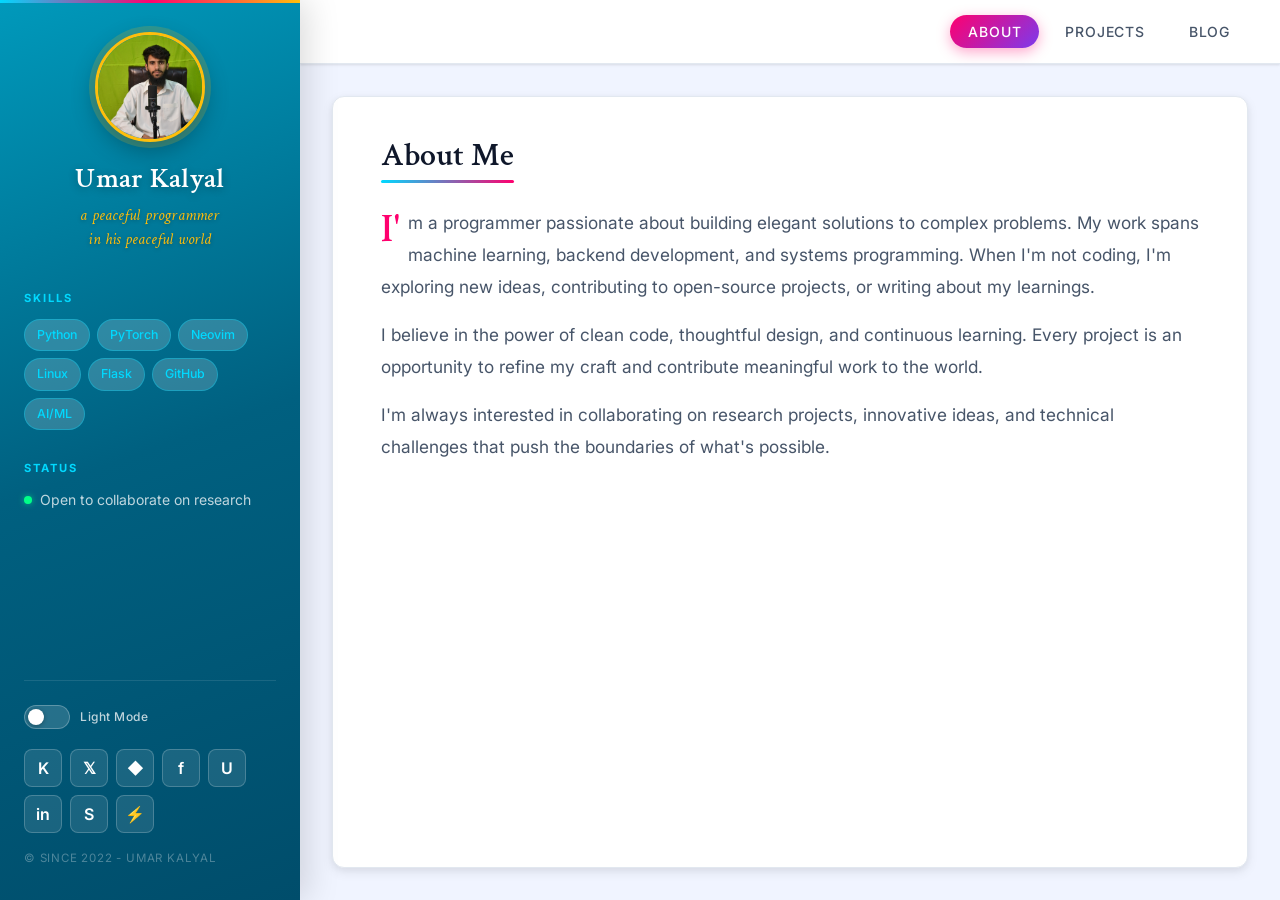
==== commit 6b23d7f2: "linksUpdated" ====
--- a/index.html
+++ b/index.html
@@ -3,8 +3,8 @@
 <head>
     <meta charset="UTF-8">
     <meta name="viewport" content="width=device-width, initial-scale=1.0">
-    <meta name="description" content="Umar Kalyal - Portfolio | A peaceful programmer in his peaceful world">
-    <title>Umar Kalyal | Portfolio</title>
+    <meta name="description" content="Umar Kalyal | A peaceful programmer in his peaceful world">
+    <title>Umar Kalyal</title>
     <link rel="stylesheet" href="style.css">
     <link href="https://fonts.googleapis.com/css2?family=Crimson+Text:ital,wght@0,400;0,600;1,400&family=Inter:wght@300;400;500;600;700&display=swap" rel="stylesheet">
 </head>
@@ -55,15 +55,16 @@
                 </div>
 
                 <nav class="social-links">
-                    <a href="#" class="social-icon" title="X (Twitter)" aria-label="X">𝕏</a>
-                    <a href="#" class="social-icon" title="Instagram" aria-label="Instagram">◆</a>
-                    <a href="#" class="social-icon" title="Facebook" aria-label="Facebook">f</a>
-                    <a href="#" class="social-icon" title="Upwork" aria-label="Upwork">U</a>
-                    <a href="#" class="social-icon" title="LinkedIn" aria-label="LinkedIn">in</a>
-                    <a href="#" class="social-icon" title="Skool" aria-label="Skool">S</a>
-                    <a href="#" class="social-icon" title="Substack" aria-label="Substack">⚡</a>
+                    <a href="https://www.kaggle.com/programmerx3d" class="social-icon" title="Kaggle" aria-label="Kaggle">K</a>
+                    <a href="https://x.com/umarkalyal1" class="social-icon" title="X">𝕏</a>
+                    <a href="https://www.instagram.com/umarkalyal1/" class="social-icon" title="Instagram">◆</a>
+                    <a href="https://www.facebook.com/profile.php?id=61555589257742" class="social-icon" title="Facebook">f</a>
+                    <a href="#" class="social-icon" title="Upwork">U</a>
+                    <a href="https://www.linkedin.com/in/umarkalyal/" class="social-icon" title="LinkedIn">in</a>
+                    <a href="#" class="social-icon" title="Skool">S</a>
+                    <a href="https://substack.com/@umarkalyal" class="social-icon" title="Substack">⚡</a>
                 </nav>
-                <p class="footer-text">&copy; 2024 Umar Kalyal</p>
+                <p class="footer-text">&copy; Since 2022 - Umar Kalyal</p>
             </footer>
         </aside>
 
